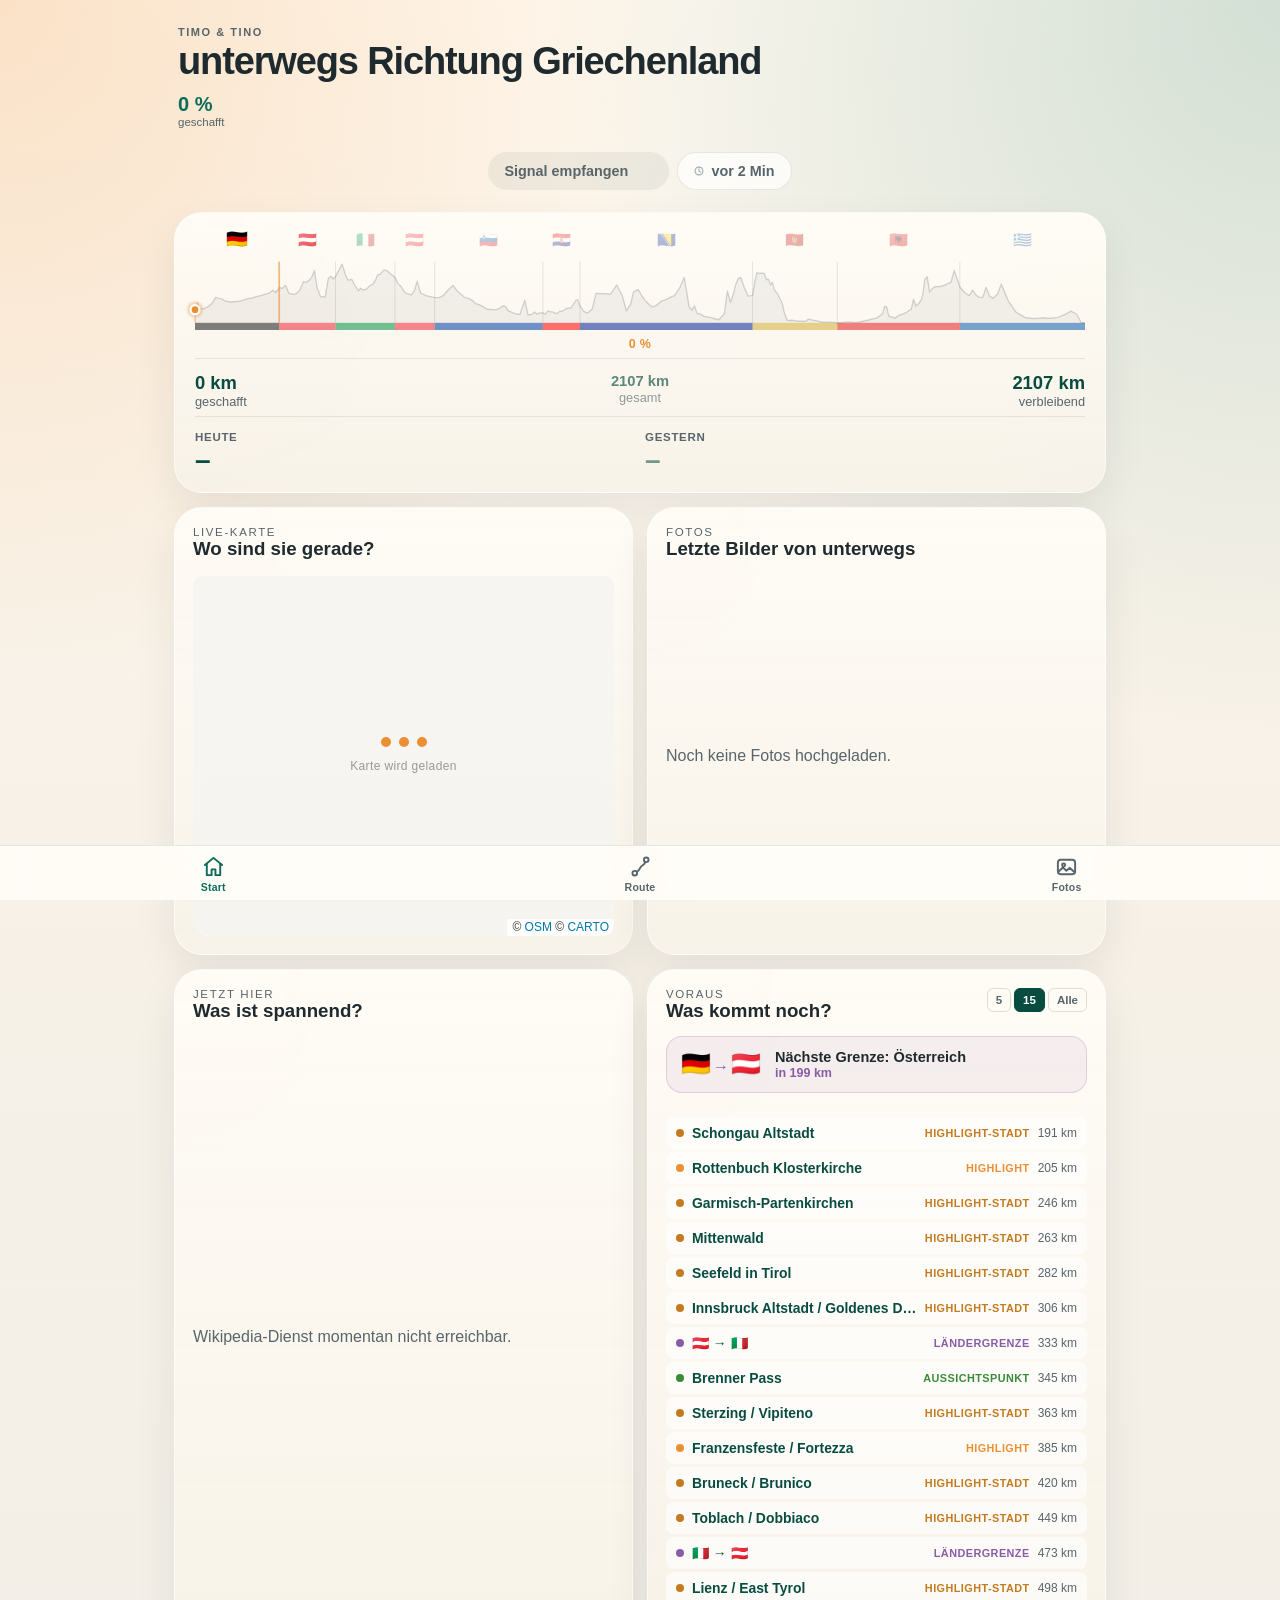
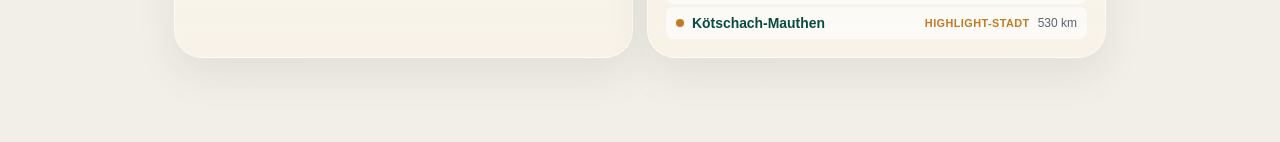
==== backup/index.html @ 6424d401 "feat: Live-Ansicht wird die Startseite, klassische App nach /backup - index.html ist jetzt die Live-" ====
<!doctype html>
<html lang="de">
  <head>
    <meta charset="UTF-8" />
    <meta
      name="viewport"
      content="width=device-width, initial-scale=1.0, viewport-fit=cover"
    />
    <meta
      name="description"
      content="Timo & Tino on Tour - eine mobile-first Reise-App für Familie und Freunde."
    />
    <title>Timo & Tino on Tour</title>
    <meta name="theme-color" content="#0c6b58" />
    <link rel="manifest" href="../manifest.json" />
    <link rel="apple-touch-icon" href="../src/assets/apple-touch-icon.png" />
    <link rel="icon" type="image/svg+xml" href="../src/assets/icon.svg" />
    <meta name="apple-mobile-web-app-capable" content="yes" />
    <meta name="apple-mobile-web-app-status-bar-style" content="default" />
    <meta name="apple-mobile-web-app-title" content="T&T Tour" />
    <link rel="stylesheet" href="../src/vendor/leaflet/leaflet.css" />
    <script src="../src/vendor/leaflet/leaflet.js" defer></script>
    <link rel="stylesheet" href="../src/styles/app.css?v=20260427f" />
  </head>
  <body>
    <div id="app">
      <div class="app-shell">
        <section class="route-loading-card">
          <p class="section-intro__eyebrow">Startet</p>
          <h2>Timo & Tino on Tour wird geladen.</h2>
          <p class="muted-text">Wenn dieser Text stehen bleibt, ist beim JavaScript-Start etwas schiefgelaufen.</p>
        </section>
      </div>
    </div>
    <script type="module">
      const root = document.querySelector("#app");

      const renderStartupError = (message) => {
        if (!root) {
          return;
        }

        root.innerHTML = `
          <div class="app-shell">
            <section class="route-loading-card">
              <p class="section-intro__eyebrow">Startfehler</p>
              <h2>Die Web-App konnte nicht geladen werden.</h2>
              <p class="muted-text">${message}</p>
            </section>
          </div>
        `;
      };

      // Nur waehrend des Starts aktiv: sobald die App laeuft ("app-ready"),
      // darf ein spaeterer unbehandelter Fehler die UI nicht mehr ersetzen.
      const onStartupError = (event) => {
        renderStartupError(event?.error?.message || event.message || "Unbekannter Browserfehler");
      };

      const onStartupRejection = (event) => {
        const reason = event.reason;
        renderStartupError(reason?.message || String(reason) || "Unbekannter Promise-Fehler");
      };

      window.addEventListener("error", onStartupError);
      window.addEventListener("unhandledrejection", onStartupRejection);
      window.addEventListener(
        "app-ready",
        () => {
          window.removeEventListener("error", onStartupError);
          window.removeEventListener("unhandledrejection", onStartupRejection);
        },
        { once: true },
      );

      import("../src/main.js?v=20260713a").catch((error) => {
        renderStartupError(error?.message || "Modul-Import fehlgeschlagen");
        console.error(error);
      });
    </script>
  </body>
</html>
---- src/vendor/leaflet/leaflet.css ----
/* required styles */

.leaflet-pane,
.leaflet-tile,
.leaflet-marker-icon,
.leaflet-marker-shadow,
.leaflet-tile-container,
.leaflet-pane > svg,
.leaflet-pane > canvas,
.leaflet-zoom-box,
.leaflet-image-layer,
.leaflet-layer {
	position: absolute;
	left: 0;
	top: 0;
	}
.leaflet-container {
	overflow: hidden;
	}
.leaflet-tile,
.leaflet-marker-icon,
.leaflet-marker-shadow {
	-webkit-user-select: none;
	   -moz-user-select: none;
	        user-select: none;
	  -webkit-user-drag: none;
	}
/* Prevents IE11 from highlighting tiles in blue */
.leaflet-tile::selection {
	background: transparent;
}
/* Safari renders non-retina tile on retina better with this, but Chrome is worse */
.leaflet-safari .leaflet-tile {
	image-rendering: -webkit-optimize-contrast;
	}
/* hack that prevents hw layers "stretching" when loading new tiles */
.leaflet-safari .leaflet-tile-container {
	width: 1600px;
	height: 1600px;
	-webkit-transform-origin: 0 0;
	}
.leaflet-marker-icon,
.leaflet-marker-shadow {
	display: block;
	}
/* .leaflet-container svg: reset svg max-width decleration shipped in Joomla! (joomla.org) 3.x */
/* .leaflet-container img: map is broken in FF if you have max-width: 100% on tiles */
.leaflet-container .leaflet-overlay-pane svg {
	max-width: none !important;
	max-height: none !important;
	}
.leaflet-container .leaflet-marker-pane img,
.leaflet-container .leaflet-shadow-pane img,
.leaflet-container .leaflet-tile-pane img,
.leaflet-container img.leaflet-image-layer,
.leaflet-container .leaflet-tile {
	max-width: none !important;
	max-height: none !important;
	width: auto;
	padding: 0;
	}

.leaflet-container img.leaflet-tile {
	/* See: https://bugs.chromium.org/p/chromium/issues/detail?id=600120 */
	mix-blend-mode: plus-lighter;
}

.leaflet-container.leaflet-touch-zoom {
	-ms-touch-action: pan-x pan-y;
	touch-action: pan-x pan-y;
	}
.leaflet-container.leaflet-touch-drag {
	-ms-touch-action: pinch-zoom;
	/* Fallback for FF which doesn't support pinch-zoom */
	touch-action: none;
	touch-action: pinch-zoom;
}
.leaflet-container.leaflet-touch-drag.leaflet-touch-zoom {
	-ms-touch-action: none;
	touch-action: none;
}
.leaflet-container {
	-webkit-tap-highlight-color: transparent;
}
.leaflet-container a {
	-webkit-tap-highlight-color: rgba(51, 181, 229, 0.4);
}
.leaflet-tile {
	filter: inherit;
	visibility: hidden;
	}
.leaflet-tile-loaded {
	visibility: inherit;
	}
.leaflet-zoom-box {
	width: 0;
	height: 0;
	-moz-box-sizing: border-box;
	     box-sizing: border-box;
	z-index: 800;
	}
/* workaround for https://bugzilla.mozilla.org/show_bug.cgi?id=888319 */
.leaflet-overlay-pane svg {
	-moz-user-select: none;
	}

.leaflet-pane         { z-index: 400; }

.leaflet-tile-pane    { z-index: 200; }
.leaflet-overlay-pane { z-index: 400; }
.leaflet-shadow-pane  { z-index: 500; }
.leaflet-marker-pane  { z-index: 600; }
.leaflet-tooltip-pane   { z-index: 650; }
.leaflet-popup-pane   { z-index: 700; }

.leaflet-map-pane canvas { z-index: 100; }
.leaflet-map-pane svg    { z-index: 200; }

.leaflet-vml-shape {
	width: 1px;
	height: 1px;
	}
.lvml {
	behavior: url(#default#VML);
	display: inline-block;
	position: absolute;
	}


/* control positioning */

.leaflet-control {
	position: relative;
	z-index: 800;
	pointer-events: visiblePainted; /* IE 9-10 doesn't have auto */
	pointer-events: auto;
	}
.leaflet-top,
.leaflet-bottom {
	position: absolute;
	z-index: 1000;
	pointer-events: none;
	}
.leaflet-top {
	top: 0;
	}
.leaflet-right {
	right: 0;
	}
.leaflet-bottom {
	bottom: 0;
	}
.leaflet-left {
	left: 0;
	}
.leaflet-control {
	float: left;
	clear: both;
	}
.leaflet-right .leaflet-control {
	float: right;
	}
.leaflet-top .leaflet-control {
	margin-top: 10px;
	}
.leaflet-bottom .leaflet-control {
	margin-bottom: 10px;
	}
.leaflet-left .leaflet-control {
	margin-left: 10px;
	}
.leaflet-right .leaflet-control {
	margin-right: 10px;
	}


/* zoom and fade animations */

.leaflet-fade-anim .leaflet-popup {
	opacity: 0;
	-webkit-transition: opacity 0.2s linear;
	   -moz-transition: opacity 0.2s linear;
	        transition: opacity 0.2s linear;
	}
.leaflet-fade-anim .leaflet-map-pane .leaflet-popup {
	opacity: 1;
	}
.leaflet-zoom-animated {
	-webkit-transform-origin: 0 0;
	    -ms-transform-origin: 0 0;
	        transform-origin: 0 0;
	}
svg.leaflet-zoom-animated {
	will-change: transform;
}

.leaflet-zoom-anim .leaflet-zoom-animated {
	-webkit-transition: -webkit-transform 0.25s cubic-bezier(0,0,0.25,1);
	   -moz-transition:    -moz-transform 0.25s cubic-bezier(0,0,0.25,1);
	        transition:         transform 0.25s cubic-bezier(0,0,0.25,1);
	}
.leaflet-zoom-anim .leaflet-tile,
.leaflet-pan-anim .leaflet-tile {
	-webkit-transition: none;
	   -moz-transition: none;
	        transition: none;
	}

.leaflet-zoom-anim .leaflet-zoom-hide {
	visibility: hidden;
	}


/* cursors */

.leaflet-interactive {
	cursor: pointer;
	}
.leaflet-grab {
	cursor: -webkit-grab;
	cursor:    -moz-grab;
	cursor:         grab;
	}
.leaflet-crosshair,
.leaflet-crosshair .leaflet-interactive {
	cursor: crosshair;
	}
.leaflet-popup-pane,
.leaflet-control {
	cursor: auto;
	}
.leaflet-dragging .leaflet-grab,
.leaflet-dragging .leaflet-grab .leaflet-interactive,
.leaflet-dragging .leaflet-marker-draggable {
	cursor: move;
	cursor: -webkit-grabbing;
	cursor:    -moz-grabbing;
	cursor:         grabbing;
	}

/* marker & overlays interactivity */
.leaflet-marker-icon,
.leaflet-marker-shadow,
.leaflet-image-layer,
.leaflet-pane > svg path,
.leaflet-tile-container {
	pointer-events: none;
	}

.leaflet-marker-icon.leaflet-interactive,
.leaflet-image-layer.leaflet-interactive,
.leaflet-pane > svg path.leaflet-interactive,
svg.leaflet-image-layer.leaflet-interactive path {
	pointer-events: visiblePainted; /* IE 9-10 doesn't have auto */
	pointer-events: auto;
	}

/* visual tweaks */

.leaflet-container {
	background: #ddd;
	outline-offset: 1px;
	}
.leaflet-container a {
	color: #0078A8;
	}
.leaflet-zoom-box {
	border: 2px dotted #38f;
	background: rgba(255,255,255,0.5);
	}


/* general typography */
.leaflet-container {
	font-family: "Helvetica Neue", Arial, Helvetica, sans-serif;
	font-size: 12px;
	font-size: 0.75rem;
	line-height: 1.5;
	}


/* general toolbar styles */

.leaflet-bar {
	box-shadow: 0 1px 5px rgba(0,0,0,0.65);
	border-radius: 4px;
	}
.leaflet-bar a {
	background-color: #fff;
	border-bottom: 1px solid #ccc;
	width: 26px;
	height: 26px;
	line-height: 26px;
	display: block;
	text-align: center;
	text-decoration: none;
	color: black;
	}
.leaflet-bar a,
.leaflet-control-layers-toggle {
	background-position: 50% 50%;
	background-repeat: no-repeat;
	display: block;
	}
.leaflet-bar a:hover,
.leaflet-bar a:focus {
	background-color: #f4f4f4;
	}
.leaflet-bar a:first-child {
	border-top-left-radius: 4px;
	border-top-right-radius: 4px;
	}
.leaflet-bar a:last-child {
	border-bottom-left-radius: 4px;
	border-bottom-right-radius: 4px;
	border-bottom: none;
	}
.leaflet-bar a.leaflet-disabled {
	cursor: default;
	background-color: #f4f4f4;
	color: #bbb;
	}

.leaflet-touch .leaflet-bar a {
	width: 30px;
	height: 30px;
	line-height: 30px;
	}
.leaflet-touch .leaflet-bar a:first-child {
	border-top-left-radius: 2px;
	border-top-right-radius: 2px;
	}
.leaflet-touch .leaflet-bar a:last-child {
	border-bottom-left-radius: 2px;
	border-bottom-right-radius: 2px;
	}

/* zoom control */

.leaflet-control-zoom-in,
.leaflet-control-zoom-out {
	font: bold 18px 'Lucida Console', Monaco, monospace;
	text-indent: 1px;
	}

.leaflet-touch .leaflet-control-zoom-in, .leaflet-touch .leaflet-control-zoom-out  {
	font-size: 22px;
	}


/* layers control */

.leaflet-control-layers {
	box-shadow: 0 1px 5px rgba(0,0,0,0.4);
	background: #fff;
	border-radius: 5px;
	}
.leaflet-control-layers-toggle {
	background-image: url(images/layers.png);
	width: 36px;
	height: 36px;
	}
.leaflet-retina .leaflet-control-layers-toggle {
	background-image: url(images/layers-2x.png);
	background-size: 26px 26px;
	}
.leaflet-touch .leaflet-control-layers-toggle {
	width: 44px;
	height: 44px;
	}
.leaflet-control-layers .leaflet-control-layers-list,
.leaflet-control-layers-expanded .leaflet-control-layers-toggle {
	display: none;
	}
.leaflet-control-layers-expanded .leaflet-control-layers-list {
	display: block;
	position: relative;
	}
.leaflet-control-layers-expanded {
	padding: 6px 10px 6px 6px;
	color: #333;
	background: #fff;
	}
.leaflet-control-layers-scrollbar {
	overflow-y: scroll;
	overflow-x: hidden;
	padding-right: 5px;
	}
.leaflet-control-layers-selector {
	margin-top: 2px;
	position: relative;
	top: 1px;
	}
.leaflet-control-layers label {
	display: block;
	font-size: 13px;
	font-size: 1.08333em;
	}
.leaflet-control-layers-separator {
	height: 0;
	border-top: 1px solid #ddd;
	margin: 5px -10px 5px -6px;
	}

/* Default icon URLs */
.leaflet-default-icon-path { /* used only in path-guessing heuristic, see L.Icon.Default */
	background-image: url(images/marker-icon.png);
	}


/* attribution and scale controls */

.leaflet-container .leaflet-control-attribution {
	background: #fff;
	background: rgba(255, 255, 255, 0.8);
	margin: 0;
	}
.leaflet-control-attribution,
.leaflet-control-scale-line {
	padding: 0 5px;
	color: #333;
	line-height: 1.4;
	}
.leaflet-control-attribution a {
	text-decoration: none;
	}
.leaflet-control-attribution a:hover,
.leaflet-control-attribution a:focus {
	text-decoration: underline;
	}
.leaflet-attribution-flag {
	display: inline !important;
	vertical-align: baseline !important;
	width: 1em;
	height: 0.6669em;
	}
.leaflet-left .leaflet-control-scale {
	margin-left: 5px;
	}
.leaflet-bottom .leaflet-control-scale {
	margin-bottom: 5px;
	}
.leaflet-control-scale-line {
	border: 2px solid #777;
	border-top: none;
	line-height: 1.1;
	padding: 2px 5px 1px;
	white-space: nowrap;
	-moz-box-sizing: border-box;
	     box-sizing: border-box;
	background: rgba(255, 255, 255, 0.8);
	text-shadow: 1px 1px #fff;
	}
.leaflet-control-scale-line:not(:first-child) {
	border-top: 2px solid #777;
	border-bottom: none;
	margin-top: -2px;
	}
.leaflet-control-scale-line:not(:first-child):not(:last-child) {
	border-bottom: 2px solid #777;
	}

.leaflet-touch .leaflet-control-attribution,
.leaflet-touch .leaflet-control-layers,
.leaflet-touch .leaflet-bar {
	box-shadow: none;
	}
.leaflet-touch .leaflet-control-layers,
.leaflet-touch .leaflet-bar {
	border: 2px solid rgba(0,0,0,0.2);
	background-clip: padding-box;
	}


/* popup */

.leaflet-popup {
	position: absolute;
	text-align: center;
	margin-bottom: 20px;
	}
.leaflet-popup-content-wrapper {
	padding: 1px;
	text-align: left;
	border-radius: 12px;
	}
.leaflet-popup-content {
	margin: 13px 24px 13px 20px;
	line-height: 1.3;
	font-size: 13px;
	font-size: 1.08333em;
	min-height: 1px;
	}
.leaflet-popup-content p {
	margin: 17px 0;
	margin: 1.3em 0;
	}
.leaflet-popup-tip-container {
	width: 40px;
	height: 20px;
	position: absolute;
	left: 50%;
	margin-top: -1px;
	margin-left: -20px;
	overflow: hidden;
	pointer-events: none;
	}
.leaflet-popup-tip {
	width: 17px;
	height: 17px;
	padding: 1px;

	margin: -10px auto 0;
	pointer-events: auto;

	-webkit-transform: rotate(45deg);
	   -moz-transform: rotate(45deg);
	    -ms-transform: rotate(45deg);
	        transform: rotate(45deg);
	}
.leaflet-popup-content-wrapper,
.leaflet-popup-tip {
	background: white;
	color: #333;
	box-shadow: 0 3px 14px rgba(0,0,0,0.4);
	}
.leaflet-container a.leaflet-popup-close-button {
	position: absolute;
	top: 0;
	right: 0;
	border: none;
	text-align: center;
	width: 24px;
	height: 24px;
	font: 16px/24px Tahoma, Verdana, sans-serif;
	color: #757575;
	text-decoration: none;
	background: transparent;
	}
.leaflet-container a.leaflet-popup-close-button:hover,
.leaflet-container a.leaflet-popup-close-button:focus {
	color: #585858;
	}
.leaflet-popup-scrolled {
	overflow: auto;
	}

.leaflet-oldie .leaflet-popup-content-wrapper {
	-ms-zoom: 1;
	}
.leaflet-oldie .leaflet-popup-tip {
	width: 24px;
	margin: 0 auto;

	-ms-filter: "progid:DXImageTransform.Microsoft.Matrix(M11=0.70710678, M12=0.70710678, M21=-0.70710678, M22=0.70710678)";
	filter: progid:DXImageTransform.Microsoft.Matrix(M11=0.70710678, M12=0.70710678, M21=-0.70710678, M22=0.70710678);
	}

.leaflet-oldie .leaflet-control-zoom,
.leaflet-oldie .leaflet-control-layers,
.leaflet-oldie .leaflet-popup-content-wrapper,
.leaflet-oldie .leaflet-popup-tip {
	border: 1px solid #999;
	}


/* div icon */

.leaflet-div-icon {
	background: #fff;
	border: 1px solid #666;
	}


/* Tooltip */
/* Base styles for the element that has a tooltip */
.leaflet-tooltip {
	position: absolute;
	padding: 6px;
	background-color: #fff;
	border: 1px solid #fff;
	border-radius: 3px;
	color: #222;
	white-space: nowrap;
	-webkit-user-select: none;
	-moz-user-select: none;
	-ms-user-select: none;
	user-select: none;
	pointer-events: none;
	box-shadow: 0 1px 3px rgba(0,0,0,0.4);
	}
.leaflet-tooltip.leaflet-interactive {
	cursor: pointer;
	pointer-events: auto;
	}
.leaflet-tooltip-top:before,
.leaflet-tooltip-bottom:before,
.leaflet-tooltip-left:before,
.leaflet-tooltip-right:before {
	position: absolute;
	pointer-events: none;
	border: 6px solid transparent;
	background: transparent;
	content: "";
	}

/* Directions */

.leaflet-tooltip-bottom {
	margin-top: 6px;
}
.leaflet-tooltip-top {
	margin-top: -6px;
}
.leaflet-tooltip-bottom:before,
.leaflet-tooltip-top:before {
	left: 50%;
	margin-left: -6px;
	}
.leaflet-tooltip-top:before {
	bottom: 0;
	margin-bottom: -12px;
	border-top-color: #fff;
	}
.leaflet-tooltip-bottom:before {
	top: 0;
	margin-top: -12px;
	margin-left: -6px;
	border-bottom-color: #fff;
	}
.leaflet-tooltip-left {
	margin-left: -6px;
}
.leaflet-tooltip-right {
	margin-left: 6px;
}
.leaflet-tooltip-left:before,
.leaflet-tooltip-right:before {
	top: 50%;
	margin-top: -6px;
	}
.leaflet-tooltip-left:before {
	right: 0;
	margin-right: -12px;
	border-left-color: #fff;
	}
.leaflet-tooltip-right:before {
	left: 0;
	margin-left: -12px;
	border-right-color: #fff;
	}

/* Printing */

@media print {
	/* Prevent printers from removing background-images of controls. */
	.leaflet-control {
		-webkit-print-color-adjust: exact;
		print-color-adjust: exact;
		}
	}
---- src/styles/app.css ----
:root {
  --bg: #f7f1e7;
  --bg-soft: #fcf8f2;
  --surface: rgba(255, 250, 244, 0.92);
  --surface-strong: #fffdf8;
  --text: #1f2a2f;
  --muted: #58656b;
  --line: rgba(31, 42, 47, 0.1);
  --primary: #0c6b58;
  --primary-deep: #084c40;
  --accent: #eb8f34;
  --accent-soft: #ffe0bb;
  --success: #d9efe5;
  --fun: #ffe8d5;
  --shadow: 0 18px 40px rgba(29, 35, 38, 0.08);
  --radius-lg: 28px;
  --radius-md: 22px;
  --radius-sm: 16px;
  --page-width: 980px;
  --font-heading: "Avenir Next", "Trebuchet MS", sans-serif;
  --font-body: "Segoe UI", "Helvetica Neue", sans-serif;
}

* {
  box-sizing: border-box;
}

html {
  scroll-behavior: smooth;
}

body {
  margin: 0;
  min-height: 100vh;
  max-width: 100vw;
  overflow-x: hidden;
  font-family: var(--font-body);
  color: var(--text);
  background:
    radial-gradient(circle at top left, rgba(235, 143, 52, 0.22), transparent 32%),
    radial-gradient(circle at top right, rgba(12, 107, 88, 0.18), transparent 34%),
    linear-gradient(180deg, #fff9f0 0%, var(--bg) 48%, #f2efe8 100%);
}

a {
  color: inherit;
  text-decoration: none;
}

p,
h1,
h2,
h3,
h4 {
  margin: 0;
}

img {
  display: block;
  max-width: 100%;
}

.app-shell {
  width: min(100%, var(--page-width));
  margin: 0 auto;
  padding: 20px 16px 48px;
}

.section-intro h2,
.hero-card h2 {
  font-family: var(--font-heading);
  letter-spacing: -0.03em;
}

.section-intro__eyebrow,
.hero-card__eyebrow,
.award-card__eyebrow,
.bottom-nav__eyebrow {
  text-transform: uppercase;
  letter-spacing: 0.14em;
  font-size: 0.72rem;
  color: var(--muted);
}

.app-main,
.page-stack {
  display: grid;
  gap: 18px;
}

.hero-card,
.info-card,
.module-tile,
.map-card,
.route-hero-card,
.route-visual-card,
.route-loading-card,
.timeline-card,
.feed-card,
.stat-card,
.gallery-card,
.profile-card,
.status-panel,
.list-card,
.story-card,
.award-card,
.list-inline-card {
  background: var(--surface);
  backdrop-filter: blur(14px);
  border-radius: var(--radius-lg);
  border: 1px solid rgba(255, 255, 255, 0.55);
  box-shadow: var(--shadow);
}

.hero-card {
  padding: 24px;
  background:
    linear-gradient(135deg, rgba(12, 107, 88, 0.95), rgba(8, 76, 64, 0.94)),
    linear-gradient(180deg, rgba(255, 255, 255, 0.08), transparent);
  color: #f5fbf8;
}

.route-loading-card {
  padding: 24px;
}

.route-hero-card {
  display: grid;
  gap: 18px;
  padding: 22px;
  background:
    linear-gradient(180deg, rgba(255, 253, 248, 0.98), rgba(247, 242, 232, 0.92)),
    radial-gradient(circle at top left, rgba(235, 143, 52, 0.18), transparent 30%);
}

.route-hero-card__copy {
  display: grid;
  gap: 16px;
}

.route-hero-card__lead {
  line-height: 1.6;
  color: var(--muted);
}

.route-hero-card__metrics {
  display: grid;
  gap: 12px;
}

.route-hero-card__metrics article {
  padding: 14px 16px;
  border-radius: var(--radius-sm);
  background: rgba(255, 255, 255, 0.72);
  border: 1px solid rgba(12, 107, 88, 0.08);
}

.route-hero-card__metrics span,
.route-progress-block__label span,
.route-milestone__label {
  display: block;
  font-size: 0.84rem;
  color: var(--muted);
}

.route-hero-card__metrics strong,
.route-progress-block__label strong {
  display: block;
  margin-top: 4px;
  font-size: 1.35rem;
  color: var(--primary-deep);
}

.route-progress-block {
  display: grid;
  gap: 10px;
}

.route-progress-block__label {
  display: flex;
  align-items: baseline;
  justify-content: space-between;
  gap: 12px;
}

.route-progress__bar {
  width: 100%;
  height: 16px;
  border-radius: 999px;
  overflow: hidden;
  background: rgba(12, 107, 88, 0.12);
}

.route-progress__bar span {
  display: block;
  height: 100%;
  border-radius: inherit;
  background: linear-gradient(90deg, var(--accent), var(--primary));
}

.route-visual-stack {
  display: grid;
  gap: 14px;
}

.route-visual-card {
  padding: 18px;
  background: rgba(255, 255, 255, 0.78);
}

.route-visual-card__header,
.route-visual-card__footer {
  display: grid;
  gap: 8px;
}

.route-visual-card__header {
  margin-bottom: 14px;
}

.route-map-svg,
.route-profile-svg {
  width: 100%;
  height: auto;
  display: block;
  border-radius: 22px;
}

.route-map-svg__bg {
  fill: rgba(12, 107, 88, 0.06);
}

.route-map-svg__tile {
  opacity: 0.95;
}

.route-map-svg__veil {
  fill: rgba(255, 250, 243, 0.22);
}

.route-map-svg__line {
  fill: none;
  stroke: url(#routeLineGradient);
  stroke-width: 9;
  stroke-linecap: round;
  stroke-linejoin: round;
}

.route-map-svg__current {
  filter: drop-shadow(0 0 4px rgba(12, 107, 88, 0.5));
}

.route-map-svg__live-ring {
  animation: live-pulse 2s ease-in-out infinite;
}

@keyframes live-pulse {
  0%, 100% { opacity: 0.18; r: 16; }
  50%       { opacity: 0.08; r: 22; }
}

.route-map-svg__flag {
  font-family: "Apple Color Emoji", "Segoe UI Emoji", sans-serif;
  pointer-events: none;
  user-select: none;
}

.route-map-svg__climb-label {
  font-family: var(--font-body);
  pointer-events: none;
}

.route-map-svg__poi {
  stroke: rgba(255, 255, 255, 0.95);
  stroke-width: 3;
}

.route-map-svg__poi--top {
  fill: #d94c2d;
}

.route-map-svg__poi--strong {
  fill: #eb8f34;
}

.route-map-svg__poi--context {
  fill: #3c8f7c;
}

.route-profile-svg__bg {
  fill: rgba(235, 143, 52, 0.08);
}

.route-profile-svg__line {
  fill: none;
  stroke: var(--primary);
  stroke-width: 6;
  stroke-linecap: round;
  stroke-linejoin: round;
}

.route-visual-card__footer {
  margin-top: 14px;
}

.route-visual-card__attribution,
.dashboard-focus-card__attribution {
  font-size: 0.76rem;
  color: var(--muted);
}

.route-milestones {
  display: grid;
  gap: 12px;
  margin-top: 14px;
}

.route-milestone {
  display: grid;
  grid-template-columns: 18px 1fr;
  gap: 12px;
  padding: 10px 0;
  border-bottom: 1px solid var(--line);
}

.route-milestone:last-child {
  border-bottom: 0;
  padding-bottom: 0;
}

.route-milestone__dot {
  width: 18px;
  height: 18px;
  margin-top: 4px;
  border-radius: 999px;
  background: rgba(31, 42, 47, 0.14);
}

.route-milestone.is-reached .route-milestone__dot {
  background: linear-gradient(180deg, var(--accent), var(--primary));
}

.poi-filter-card,
.poi-card {
  background: var(--surface);
  backdrop-filter: blur(14px);
  border-radius: var(--radius-lg);
  border: 1px solid rgba(255, 255, 255, 0.55);
  box-shadow: var(--shadow);
}

.poi-filter-card {
  padding: 18px;
  display: grid;
  gap: 16px;
}

.poi-filter-card__heading {
  display: grid;
  gap: 8px;
}

.poi-filter-grid,
.poi-list {
  display: grid;
  gap: 14px;
}

.poi-filter-field {
  display: grid;
  gap: 8px;
  font-weight: 700;
}

.poi-filter-field span,
.poi-filter-toggle span,
.poi-card__eyebrow,
.poi-card__meta {
  color: var(--muted);
}

.poi-filter-field select {
  min-height: 48px;
  border-radius: 14px;
  border: 1px solid var(--line);
  padding: 0 12px;
  background: rgba(255, 255, 255, 0.92);
  color: var(--text);
  font: inherit;
}

.poi-filter-toggle {
  display: flex;
  gap: 10px;
  align-items: center;
}

.poi-card {
  padding: 18px;
  display: grid;
  gap: 10px;
}

.poi-card__header {
  display: flex;
  justify-content: space-between;
  gap: 12px;
}

.poi-card__header-meta,
.poi-inline-header {
  display: flex;
  align-items: flex-start;
  justify-content: space-between;
  gap: 10px;
}

.poi-card__header-meta {
  flex-direction: column;
  align-items: flex-end;
}

.poi-card__score {
  display: inline-flex;
  align-items: center;
  justify-content: center;
  min-width: 64px;
  height: 38px;
  padding: 0 10px;
  border-radius: 999px;
  background: var(--accent-soft);
  color: #8b4f10;
  font-weight: 800;
}

.poi-breadcrumb {
  display: inline-flex;
  flex-wrap: wrap;
  justify-content: flex-end;
  gap: 6px;
}

.poi-breadcrumb span {
  display: inline-flex;
  align-items: center;
  min-height: 28px;
  padding: 0 10px;
  border-radius: 999px;
  font-size: 0.76rem;
  font-weight: 800;
  letter-spacing: 0.01em;
}

.poi-breadcrumb--highlight span:first-child,
.poi-breadcrumb--highlight span:last-child {
  background: rgba(217, 76, 45, 0.12);
  color: #a33b24;
}

.poi-breadcrumb--culture span:first-child,
.poi-breadcrumb--culture span:last-child {
  background: rgba(94, 74, 163, 0.12);
  color: #5c4aa3;
}

.poi-breadcrumb--nature span:first-child,
.poi-breadcrumb--nature span:last-child {
  background: rgba(12, 107, 88, 0.14);
  color: #0c6b58;
}

.poi-breadcrumb--local span:first-child,
.poi-breadcrumb--local span:last-child {
  background: rgba(235, 143, 52, 0.14);
  color: #8b4f10;
}

.poi-breadcrumb--route span:first-child,
.poi-breadcrumb--route span:last-child {
  background: rgba(31, 42, 47, 0.12);
  color: #425056;
}

.poi-breadcrumb--stage span:first-child,
.poi-breadcrumb--stage span:last-child {
  background: rgba(47, 126, 203, 0.12);
  color: #2f7ecb;
}

.poi-breadcrumb--border span:first-child,
.poi-breadcrumb--border span:last-child {
  background: rgba(191, 50, 109, 0.12);
  color: #bf326d;
}

.poi-breadcrumb--supply span:first-child,
.poi-breadcrumb--supply span:last-child {
  background: rgba(148, 94, 43, 0.12);
  color: #945e2b;
}

.poi-card__description,
.poi-card__impact {
  line-height: 1.55;
  color: var(--muted);
}

.poi-next-card,
.poi-journey-card {
  padding: 16px;
  border-radius: var(--radius-md);
  background: rgba(255, 255, 255, 0.78);
  border: 1px solid rgba(12, 107, 88, 0.08);
}

.poi-next-card {
  background:
    linear-gradient(135deg, rgba(235, 143, 52, 0.16), rgba(12, 107, 88, 0.09)),
    rgba(255, 255, 255, 0.84);
}

.poi-audience-card {
  padding: 20px;
  display: grid;
  gap: 16px;
  background:
    linear-gradient(180deg, rgba(255, 252, 246, 0.98), rgba(247, 242, 232, 0.94)),
    radial-gradient(circle at top left, rgba(235, 143, 52, 0.18), transparent 34%);
  backdrop-filter: blur(14px);
  border-radius: var(--radius-lg);
  border: 1px solid rgba(255, 255, 255, 0.55);
  box-shadow: var(--shadow);
}

.poi-audience-card__hero {
  display: flex;
  justify-content: space-between;
  gap: 12px;
}

.poi-journey-stack,
.poi-journey-list {
  display: grid;
  gap: 12px;
}

.poi-journey-grid,
.poi-audience-grid,
.poi-audience-list {
  display: grid;
  gap: 14px;
}

.poi-journey-section,
.poi-audience-section {
  display: grid;
  gap: 10px;
}

.poi-audience-item {
  padding: 14px 16px;
  border-radius: var(--radius-md);
  background: rgba(255, 255, 255, 0.78);
  border: 1px solid rgba(12, 107, 88, 0.08);
}

.dashboard-page,
.dashboard-focus-card__header,
.dashboard-focus-card__section,
.dashboard-focus-card__lead,
.dashboard-poi-list,
.dashboard-focus-card__metrics,
.dashboard-focus-card__progress {
  display: grid;
  gap: 10px;
}

.dashboard-page {
  gap: 22px;
}

.dashboard-status-bar {
  display: flex;
  flex-wrap: wrap;
  justify-content: center;
  gap: 8px;
}

.status-chip {
  display: inline-flex;
  align-items: center;
  gap: 7px;
  padding: 10px 16px;
  border-radius: 999px;
  font-size: 0.9rem;
  font-weight: 700;
  white-space: nowrap;
}

.status-chip--moving {
  background: var(--success);
  color: var(--primary-deep);
}

.status-chip--still {
  background: rgba(31, 42, 47, 0.08);
  color: var(--muted);
}

.status-chip--unknown {
  background: rgba(31, 42, 47, 0.06);
  color: var(--muted);
  font-weight: 600;
}

.status-chip__ellipsis {
  display: inline-flex;
  gap: 2px;
  margin-left: 2px;
}

.status-chip__ellipsis span {
  color: var(--accent);
  font-weight: 900;
  animation: chip-dot 1.4s ease-in-out infinite;
  opacity: 0;
}

.status-chip__ellipsis span:nth-child(2) { animation-delay: 0.22s; }
.status-chip__ellipsis span:nth-child(3) { animation-delay: 0.44s; }

@keyframes chip-dot {
  0%, 60%, 100% { opacity: 0; }
  30%            { opacity: 1; }
}

.status-chip--searching {
  background: rgba(31, 42, 47, 0.06);
  color: var(--muted);
  font-weight: 600;
}

.status-chip--searching .status-chip__dot {
  background: var(--muted);
  animation: dot-searching 1.6s ease-in-out infinite;
}

@keyframes dot-searching {
  0%, 100% { opacity: 0.2; transform: scale(0.75); }
  50%       { opacity: 1;   transform: scale(1.1);  }
}

.status-chip--meta {
  background: rgba(255, 255, 255, 0.72);
  border: 1px solid var(--line);
  color: var(--muted);
  font-weight: 600;
}

.status-chip--location {
  background: rgba(255, 255, 255, 0.92);
  border: 1px solid var(--line);
  color: var(--text);
  gap: 8px;
}

.status-chip__pin {
  width: 10px;
  height: 14px;
  flex-shrink: 0;
  opacity: 0.55;
}

.status-chip__dot {
  width: 9px;
  height: 9px;
  border-radius: 50%;
  background: currentColor;
  flex-shrink: 0;
}

.status-chip--moving .status-chip__dot {
  animation: dot-pulse 2s ease-in-out infinite;
}

@keyframes dot-pulse {
  0%, 100% { opacity: 1; }
  50% { opacity: 0.3; }
}


.dashboard-main-grid,
.dashboard-sandbox-grid {
  display: grid;
  gap: 14px;
  /* minmax(0,…) + min-width:0: Kacheln duerfen nie breiter als der Viewport
     werden, egal wie lang ein POI-Name oder Chip-Text ist */
  grid-template-columns: minmax(0, 1fr);
}

.dashboard-main-grid > *,
.dashboard-sandbox-grid > *,
.dashboard-focus-card > * {
  min-width: 0;
}

.forward-item__name,
.poi-compact-row__name {
  min-width: 0;
}

/* Journey Timeline Card */

.journey-timeline-card {
  grid-column: 1 / -1;
  padding: 16px 20px 18px;
  background:
    linear-gradient(180deg, rgba(255, 252, 246, 0.98), rgba(247, 242, 232, 0.94)),
    radial-gradient(circle at top left, rgba(235, 143, 52, 0.12), transparent 40%);
  border-radius: var(--radius-lg);
  border: 1px solid rgba(255, 255, 255, 0.55);
  box-shadow: var(--shadow);
}

.jt-progress-pct {
  text-align: center;
  font-size: 0.78rem;
  font-weight: 700;
  color: var(--accent);
  letter-spacing: 0.03em;
}

.jt-dist-labels {
  padding-top: 14px;
  border-top: 1px solid rgba(31, 42, 47, 0.09);
}

.jt-dist-labels > div:last-child {
  text-align: right;
}

.jt-track {
  display: flex;
  flex-direction: column;
  gap: 7px;
}

.jt-flags {
  position: relative;
  height: 22px;
}

.jt-flag-slot {
  position: absolute;
  top: 0;
  height: 100%;
  display: flex;
  align-items: center;
  justify-content: center;
  font-size: 0.95rem;
  overflow: hidden;
  min-width: 0;
  transition: opacity 0.3s ease, font-size 0.3s ease;
}

.jt-flag-slot--passed  { opacity: 0.3; }
.jt-flag-slot--active  { opacity: 1; font-size: 1.1rem; }
.jt-flag-slot--next    { opacity: 0.7; }
.jt-flag-slot--future  { opacity: 0.3; }

.jt-profile-svg {
  width: 100%;
  height: 72px;
  display: block;
  border-radius: 6px;
  overflow: visible;
}

.jt-svg-pulse {
  animation: jt-svg-pulse 2.2s ease-out infinite;
  transform-box: fill-box;
  transform-origin: center;
}

.jt-svg-pulse--outer {
  animation-delay: -1.1s;
}

@keyframes jt-svg-pulse {
  0%   { transform: scale(0.5); opacity: 0.8; }
  100% { transform: scale(3.2); opacity: 0; }
}

.dashboard-focus-card {
  display: grid;
  gap: 14px;
  padding: 18px;
  color: inherit;
  text-decoration: none;
  background:
    linear-gradient(180deg, rgba(255, 252, 246, 0.98), rgba(247, 242, 232, 0.94)),
    radial-gradient(circle at top left, rgba(235, 143, 52, 0.18), transparent 34%);
  border-radius: var(--radius-lg);
  border: 1px solid rgba(255, 255, 255, 0.55);
  box-shadow: var(--shadow);
}

.dashboard-focus-card--route-map,
.dashboard-focus-card--route-stats {
  gap: 16px;
}

.dashboard-focus-card__metrics {
  grid-template-columns: repeat(3, minmax(0, 1fr));
}

.dashboard-focus-card__metrics--stacked {
  grid-template-columns: repeat(2, minmax(0, 1fr));
}

.dashboard-focus-card__metrics article,
.dashboard-poi-item,
.dashboard-focus-card__lead {
  padding: 14px 16px;
  border-radius: var(--radius-md);
  background: rgba(255, 255, 255, 0.78);
  border: 1px solid rgba(12, 107, 88, 0.08);
}

.dashboard-focus-card__metrics span {
  display: block;
  font-size: 0.84rem;
  color: var(--muted);
}

.dashboard-focus-card__metrics strong {
  display: block;
  margin-top: 4px;
  font-size: 1.15rem;
  color: var(--primary-deep);
}

.dashboard-focus-card__map {
  display: grid;
  gap: 10px;
}

.dashboard-focus-card__map .route-map-svg {
  width: 100%;
  height: auto;
  display: block;
}


.dashboard-focus-card__detail {
  color: var(--muted);
  line-height: 1.5;
}

/* ── Stats tile: progress block ─────────────────────────── */
.stats-progress {
  display: flex;
  flex-direction: column;
  gap: 10px;
}

.stats-progress__bar {
  height: 7px;
  border-radius: 999px;
  background: rgba(31, 42, 47, 0.09);
  overflow: hidden;
}

.stats-progress__fill {
  height: 100%;
  border-radius: 999px;
  background: linear-gradient(90deg, var(--accent), var(--primary));
  transition: width 0.6s ease;
}

.stats-progress__labels {
  display: grid;
  grid-template-columns: 1fr auto 1fr;
  gap: 6px;
  font-size: 0.8rem;
  color: var(--muted);
}

.stats-progress__labels > div:last-child {
  text-align: right;
}

.stats-progress__total {
  text-align: center;
  opacity: 0.65;
}

.stats-progress__labels strong {
  display: block;
  font-size: 1.15rem;
  font-weight: 800;
  color: var(--primary-deep);
  line-height: 1.1;
  margin-bottom: 1px;
}

.stats-progress__total strong {
  font-size: 0.92rem;
  font-weight: 700;
}

/* ── Stats tile: daily section ───────────────────────────── */
.stats-daily {
  display: grid;
  grid-template-columns: 1fr 1fr;
  gap: 10px;
  padding-top: 14px;
  border-top: 1px solid rgba(31, 42, 47, 0.09);
}

.stats-daily__item {
  display: flex;
  flex-direction: column;
  gap: 3px;
}

.stats-daily__item span {
  font-size: 0.72rem;
  font-weight: 700;
  text-transform: uppercase;
  letter-spacing: 0.06em;
  color: var(--muted);
}

.stats-daily__item strong {
  font-size: 1.75rem;
  font-weight: 800;
  color: var(--primary-deep);
  line-height: 1;
}

.stats-daily__item--muted {
  opacity: 0.55;
}

/* ── Compact POI rows (dashboard audience tiles) ─────────── */
.poi-lead-item {
  padding: 12px 14px;
  border-radius: var(--radius-md);
  background: rgba(255, 255, 255, 0.85);
  border: 1px solid rgba(12, 107, 88, 0.1);
  display: flex;
  flex-direction: column;
  gap: 5px;
}

.poi-lead-item__meta {
  display: flex;
  align-items: center;
  justify-content: space-between;
  gap: 8px;
}

.poi-lead-item__name {
  font-size: 1.05rem;
  font-weight: 700;
  color: var(--primary-deep);
  line-height: 1.2;
}

.poi-lead-item__dist {
  font-size: 0.75rem;
  color: var(--muted);
  white-space: nowrap;
}

.poi-compact-list {
  display: flex;
  flex-direction: column;
  gap: 3px;
}

.poi-compact-row {
  display: flex;
  align-items: center;
  gap: 9px;
  padding: 8px 10px;
  border-radius: 8px;
  background: rgba(255, 255, 255, 0.65);
}

.poi-compact-row__dot {
  width: 8px;
  height: 8px;
  border-radius: 50%;
  flex-shrink: 0;
}

.poi-compact-row__name {
  flex: 1;
  font-size: 0.87rem;
  font-weight: 600;
  overflow: hidden;
  white-space: nowrap;
  text-overflow: ellipsis;
  color: var(--primary-deep);
}

.poi-compact-row__badge {
  font-size: 0.68rem;
  font-weight: 700;
  text-transform: uppercase;
  letter-spacing: 0.04em;
  flex-shrink: 0;
}

.poi-compact-row__dist {
  font-size: 0.75rem;
  color: var(--muted);
  flex-shrink: 0;
  white-space: nowrap;
}

.dashboard-poi-list {
  align-content: start;
}

/* ── Forward route tile ────────────────────────────────── */
.dashboard-focus-card__header--row {
  display: flex;
  justify-content: space-between;
  align-items: flex-start;
}

.forward-limit-control {
  display: flex;
  gap: 3px;
  align-items: center;
  flex-shrink: 0;
}

.forward-limit-btn {
  padding: 3px 8px;
  border: 1px solid rgba(0, 0, 0, 0.12);
  border-radius: 6px;
  background: transparent;
  font-size: 0.72rem;
  font-weight: 600;
  color: var(--muted);
  cursor: pointer;
  line-height: 1.4;
}

.forward-limit-btn--active {
  background: var(--primary-deep);
  border-color: var(--primary-deep);
  color: #fff;
}

.forward-route-list {
  display: flex;
  flex-direction: column;
  gap: 3px;
}

.forward-item {
  display: flex;
  align-items: center;
  gap: 8px;
  padding: 8px 10px;
  border-radius: 8px;
  background: rgba(255, 255, 255, 0.65);
}

.forward-item__dot {
  width: 8px;
  height: 8px;
  border-radius: 50%;
  flex-shrink: 0;
}

.forward-item__name {
  flex: 1;
  font-size: 0.87rem;
  font-weight: 600;
  overflow: hidden;
  white-space: nowrap;
  text-overflow: ellipsis;
  color: var(--primary-deep);
}

.forward-item__badge {
  font-size: 0.68rem;
  font-weight: 700;
  text-transform: uppercase;
  letter-spacing: 0.04em;
  flex-shrink: 0;
}

.forward-item__dist {
  font-size: 0.75rem;
  color: var(--muted);
  flex-shrink: 0;
  white-space: nowrap;
}

.dashboard-poi-item h4,
.dashboard-focus-card__lead h4 {
  margin-top: 6px;
  font-size: 1.05rem;
}

/* ── Live map ───────────────────────────────────────────────── */
.live-map-el {
  height: 360px;
  border-radius: 10px;
  overflow: hidden;
  background: rgba(31, 42, 47, 0.06);
  flex-shrink: 0;
  position: relative;
}

.map-loading-overlay {
  position: absolute;
  inset: 0;
  z-index: 500;
  display: flex;
  flex-direction: column;
  align-items: center;
  justify-content: center;
  gap: 10px;
  background: rgba(248, 247, 244, 0.82);
  backdrop-filter: blur(6px);
  border-radius: 10px;
  transition: opacity 0.5s ease;
  pointer-events: none;
}

.map-loading-overlay--done {
  opacity: 0;
}

.map-loading-dots {
  display: flex;
  gap: 8px;
  align-items: center;
}

.map-loading-dots span {
  width: 10px;
  height: 10px;
  border-radius: 50%;
  background: #eb8f34;
  animation: map-dot-bounce 1.3s ease-in-out infinite;
}

.map-loading-dots span:nth-child(2) { animation-delay: 0.18s; }
.map-loading-dots span:nth-child(3) { animation-delay: 0.36s; }

@keyframes map-dot-bounce {
  0%, 80%, 100% { transform: translateY(0); opacity: 0.35; }
  40% { transform: translateY(-9px); opacity: 1; }
}

.map-loading-label {
  margin: 0;
  font-size: 12px;
  color: #999;
  letter-spacing: 0.03em;
}

.live-pos-marker {
  width: 32px;
  height: 32px;
  display: flex;
  align-items: center;
  justify-content: center;
  position: relative;
}

.live-pos-marker__dot {
  width: 14px;
  height: 14px;
  border-radius: 50%;
  background: var(--accent);
  border: 3px solid white;
  box-shadow: 0 2px 8px rgba(235, 143, 52, 0.6);
  position: relative;
  z-index: 2;
}

.live-pos-marker__pulse {
  position: absolute;
  inset: 0;
  border-radius: 50%;
  background: rgba(235, 143, 52, 0.3);
  animation: pos-pulse 2s ease-out infinite;
}

@keyframes pos-pulse {
  0%   { transform: scale(0.5); opacity: 0.8; }
  100% { transform: scale(2.2); opacity: 0; }
}

.map-popup-wrap .leaflet-popup-content-wrapper {
  border-radius: 12px;
  box-shadow: 0 4px 20px rgba(0, 0, 0, 0.15);
  padding: 0;
  border: none;
}

.map-popup-wrap .leaflet-popup-content {
  margin: 0;
}

.map-popup {
  display: flex;
  flex-direction: column;
  gap: 5px;
  padding: 12px;
  min-width: 170px;
  max-width: 210px;
}

.map-popup__img {
  width: 100%;
  height: 110px;
  object-fit: cover;
  border-radius: 8px;
  display: block;
}

.map-popup__name {
  font-size: 0.9rem;
  font-weight: 700;
  color: var(--primary-deep);
  line-height: 1.3;
}

.map-popup__desc {
  font-size: 0.78rem;
  color: var(--muted);
  line-height: 1.4;
  margin: 0;
}

.map-popup__cat {
  font-size: 0.67rem;
  font-weight: 700;
  text-transform: uppercase;
  letter-spacing: 0.05em;
  color: var(--accent);
}

.dashboard-sandbox-card {
  display: grid;
  gap: 10px;
  padding: 18px;
  color: inherit;
  text-decoration: none;
  background: var(--surface);
  border-radius: var(--radius-lg);
  border: 1px solid rgba(255, 255, 255, 0.55);
  box-shadow: var(--shadow);
}

.dashboard-sandbox-card__value {
  font-size: 1.15rem;
  font-weight: 800;
  color: var(--primary-deep);
}

.dashboard-sandbox-card__meta {
  color: var(--primary);
  font-weight: 700;
}

.dashboard-sandbox-grid .info-card,
.dashboard-sandbox-grid .module-tile,
.dashboard-sandbox-grid .dashboard-sandbox-card {
  min-height: 148px;
}

.hero-card h2 {
  font-size: clamp(1.9rem, 8vw, 3.2rem);
  margin-top: 8px;
}

.hero-card__text,
.hero-card__meta,
.section-intro__text,
.info-card__detail,
.muted-text,
.profile-card p,
.story-card p,
.gallery-card p,
.feed-card p,
.list-card li {
  color: var(--muted);
  line-height: 1.5;
}

.hero-card__text,
.hero-card__meta {
  color: rgba(245, 251, 248, 0.88);
}

.hero-card__text {
  margin-top: 12px;
  font-size: 1.05rem;
}

.hero-card__meta {
  margin-top: 18px;
}

.section-intro {
  display: grid;
  gap: 8px;
  padding: 4px 4px 2px;
}

.section-intro h2 {
  font-size: clamp(1.45rem, 6vw, 2.2rem);
}

.card-grid,
.tile-grid,
.stats-grid,
.gallery-grid,
.profile-grid,
.story-grid,
.status-panel__grid,
.provider-grid {
  display: grid;
  gap: 14px;
}

.info-card,
.module-tile,
.feed-card,
.stat-card,
.gallery-card,
.profile-card,
.list-card,
.story-card,
.award-card,
.list-inline-card {
  padding: 18px;
}

.info-card h3,
.stat-card h3,
.module-tile h3,
.feed-card h3,
.gallery-card h3,
.profile-card h3,
.award-card h3 {
  margin-top: 10px;
  font-size: 1.28rem;
}

.info-card__title,
.profile-card__role {
  color: var(--primary);
  font-weight: 700;
}

.module-tile {
  min-height: 148px;
  display: grid;
  align-content: space-between;
  gap: 12px;
  background:
    linear-gradient(180deg, rgba(255, 255, 255, 0.95), rgba(255, 248, 238, 0.98));
}

.module-tile__index {
  display: inline-flex;
  width: 46px;
  height: 46px;
  align-items: center;
  justify-content: center;
  border-radius: 14px;
  background: var(--accent-soft);
  color: var(--primary-deep);
  font-weight: 800;
}

.map-card {
  overflow: hidden;
}

.map-card__placeholder {
  min-height: 220px;
  display: grid;
  place-items: center;
  background:
    linear-gradient(135deg, rgba(235, 143, 52, 0.18), rgba(12, 107, 88, 0.18)),
    repeating-linear-gradient(
      45deg,
      rgba(255, 255, 255, 0.45),
      rgba(255, 255, 255, 0.45) 18px,
      rgba(255, 255, 255, 0.2) 18px,
      rgba(255, 255, 255, 0.2) 36px
    );
  font-weight: 700;
  color: var(--primary-deep);
}

.map-card__details,
.timeline-card {
  padding: 18px;
}

.progress-row {
  display: grid;
  gap: 10px;
  margin: 14px 0;
}

.progress-row__bar {
  width: 100%;
  height: 16px;
  border-radius: 999px;
  background: rgba(12, 107, 88, 0.12);
  overflow: hidden;
}

.progress-row__bar span {
  display: block;
  height: 100%;
  border-radius: inherit;
  background: linear-gradient(90deg, var(--accent), var(--primary));
}

.timeline-list,
.feed-list {
  display: grid;
  gap: 12px;
}

.timeline-item {
  padding: 14px 0;
  border-bottom: 1px solid var(--line);
}

.timeline-item:last-child {
  border-bottom: 0;
  padding-bottom: 0;
}

.timeline-item__day,
.feed-card__header {
  display: flex;
  align-items: center;
  justify-content: space-between;
  gap: 12px;
}

.media-placeholder,
.gallery-card__media {
  min-height: 120px;
  display: grid;
  place-items: center;
  margin-top: 14px;
  border-radius: var(--radius-md);
  background:
    linear-gradient(135deg, rgba(12, 107, 88, 0.12), rgba(235, 143, 52, 0.15));
  color: var(--primary-deep);
  font-weight: 700;
}

.stat-card--primary {
  background: rgba(12, 107, 88, 0.93);
  color: #f5fbf8;
}

.stat-card--calm {
  background: rgba(255, 255, 255, 0.88);
}

.stat-card--fun {
  background: var(--fun);
}

.stat-card--primary p,
.stat-card--primary h3 {
  color: #f5fbf8;
}

.profile-card__header {
  display: flex;
  align-items: center;
  gap: 12px;
  margin-bottom: 14px;
}

.profile-card__avatar {
  width: 58px;
  height: 58px;
  border-radius: 18px;
  display: grid;
  place-items: center;
  background: linear-gradient(135deg, var(--primary), var(--accent));
  color: white;
  font-weight: 800;
  font-size: 1.1rem;
}

.profile-card__traits {
  display: grid;
  gap: 14px;
  margin-top: 16px;
}

.profile-card ul,
.list-card ul {
  padding-left: 18px;
  margin: 10px 0 0;
}

.status-panel {
  padding: 20px;
}

.status-panel__headline {
  display: grid;
  gap: 10px;
  margin-bottom: 10px;
}

.tag-row {
  display: flex;
  flex-wrap: wrap;
  gap: 10px;
  margin-top: 14px;
}

.tag {
  display: inline-flex;
  width: fit-content;
  padding: 9px 12px;
  border-radius: 999px;
  font-size: 0.88rem;
  font-weight: 700;
  background: rgba(31, 42, 47, 0.08);
}

.tag--accent {
  background: var(--accent-soft);
  color: #8b4f10;
}

.tag--success {
  background: var(--success);
  color: var(--primary-deep);
}

.award-card {
  background:
    linear-gradient(135deg, rgba(235, 143, 52, 0.95), rgba(212, 115, 46, 0.93));
  color: #fff9f1;
}

.award-card p,
.award-card .award-card__eyebrow {
  color: rgba(255, 249, 241, 0.9);
}

@media (min-width: 700px) {
  .app-shell {
    padding-left: 24px;
    padding-right: 24px;
  }

  .card-grid,
  .tile-grid,
  .stats-grid,
  .gallery-grid,
  .profile-grid,
  .story-grid,
  .status-panel__grid,
  .poi-filter-grid,
  .provider-grid {
    grid-template-columns: repeat(2, minmax(0, 1fr));
  }

  .poi-journey-grid,
  .poi-audience-grid {
    grid-template-columns: repeat(2, minmax(0, 1fr));
  }

  .map-card {
    display: grid;
    grid-template-columns: 1.1fr 0.9fr;
  }

  .route-hero-card {
    grid-template-columns: minmax(0, 0.92fr) minmax(0, 1.08fr);
    align-items: start;
  }

  .route-hero-card__metrics {
    grid-template-columns: repeat(3, minmax(0, 1fr));
  }

  .gallery-grid {
    grid-template-columns: repeat(3, minmax(0, 1fr));
  }

  .dashboard-main-grid {
    grid-template-columns: repeat(2, minmax(0, 1fr));
  }

  .dashboard-sandbox-grid {
    grid-template-columns: repeat(2, minmax(0, 1fr));
  }
}

@media (min-width: 980px) {
  .tile-grid {
    grid-template-columns: repeat(3, minmax(0, 1fr));
  }

  .stats-grid {
    grid-template-columns: repeat(4, minmax(0, 1fr));
  }

  .profile-card__traits {
    grid-template-columns: repeat(2, minmax(0, 1fr));
  }

  .dashboard-sandbox-grid {
    grid-template-columns: repeat(3, minmax(0, 1fr));
  }
}

/* ── Photo Dashboard Tile ──────────────────────────────── */
.dashboard-focus-card--photos {
  gap: 16px;
}

.photo-tile-grid {
  display: grid;
  grid-template-columns: 1fr 1fr;
  gap: 8px;
  height: 180px;
}

.photo-tile-highlight {
  border-radius: var(--radius-sm);
  overflow: hidden;
  height: 100%;
}

.photo-tile-highlight img {
  width: 100%;
  height: 100%;
  object-fit: cover;
  display: block;
}

.photo-tile-secondary {
  display: grid;
  grid-template-columns: 1fr 1fr;
  gap: 6px;
  align-content: start;
}

.photo-tile-small {
  height: 80px;
  border-radius: var(--radius-sm);
  overflow: hidden;
}

.photo-tile-small img {
  width: 100%;
  height: 100%;
  object-fit: cover;
  display: block;
}

.photo-tile-clickable {
  cursor: pointer;
}

.photo-tile-count {
  grid-column: 1 / -1;
  font-size: 0.78rem;
  color: var(--muted);
  margin: 0;
  align-self: center;
}

@media (max-width: 540px) {
  .photo-tile-grid {
    height: 160px;
  }
}

/* ── Gallery Page ──────────────────────────────────────── */
.gallery-tabs {
  display: flex;
  gap: 8px;
}

.gallery-tab {
  padding: 8px 18px;
  border-radius: 999px;
  border: 1px solid var(--line);
  background: var(--surface);
  color: var(--muted);
  font-size: 0.9rem;
  cursor: pointer;
  font-family: var(--font-body);
  transition: background 0.15s, color 0.15s;
}

.gallery-tab.is-active {
  background: var(--primary);
  color: #fff;
  border-color: var(--primary);
}

.gallery-grid-view {
  display: grid;
  gap: 28px;
}

.gallery-day-group {
  display: grid;
  gap: 10px;
}

.gallery-day-label {
  font-size: 0.85rem;
  color: var(--muted);
  text-transform: uppercase;
  letter-spacing: 0.08em;
  margin: 0;
}

.gallery-photo-grid {
  display: grid;
  grid-template-columns: repeat(3, 1fr);
  gap: 6px;
}

.gallery-photo-btn {
  all: unset;
  cursor: pointer;
  border-radius: var(--radius-sm);
  overflow: hidden;
  aspect-ratio: 1;
  display: block;
}

.gallery-photo-btn img {
  width: 100%;
  height: 100%;
  object-fit: cover;
  display: block;
  transition: opacity 0.15s;
}

.gallery-photo-btn:hover img {
  opacity: 0.85;
}

/* ── Page Header (Subpage-Navigation) ──────────────────── */
.page-header {
  display: flex;
  align-items: center;
  gap: 12px;
  padding: 10px 16px;
  background: var(--surface);
  border-bottom: 1px solid var(--border, rgba(0,0,0,0.08));
  position: sticky;
  top: 0;
  z-index: 20;
}

.page-header[hidden] {
  display: none;
}

.page-header__back {
  display: flex;
  align-items: center;
  gap: 4px;
  color: var(--primary);
  text-decoration: none;
  font-size: 0.88rem;
  font-weight: 500;
  padding: 4px 0;
}

.page-header__back svg {
  width: 18px;
  height: 18px;
  flex-shrink: 0;
}

.page-header__title {
  font-size: 0.88rem;
  font-weight: 600;
  color: var(--text-muted, #888);
}

/* Lightbox */
.photo-lightbox {
  position: relative;
  border: none;
  border-radius: var(--radius-lg);
  padding: 0;
  max-width: min(90vw, 880px);
  max-height: 90vh;
  background: #1a1a1a;
  box-shadow: 0 32px 80px rgba(0, 0, 0, 0.55);
  overflow: hidden;
}

.photo-lightbox::backdrop {
  background: rgba(0, 0, 0, 0.7);
  backdrop-filter: blur(4px);
}

.photo-lightbox__img {
  display: block;
  max-width: 100%;
  max-height: calc(90vh - 60px);
  object-fit: contain;
  margin: 0 auto;
}

.photo-lightbox__caption {
  padding: 10px 16px 14px;
  margin: 0;
}

.lc-chips {
  display: flex;
  flex-wrap: wrap;
  gap: 8px;
  justify-content: center;
}

.lc-chip {
  display: inline-flex;
  align-items: center;
  gap: 5px;
  background: rgba(255, 255, 255, 0.12);
  border: 1px solid rgba(255, 255, 255, 0.1);
  border-radius: 20px;
  padding: 5px 11px;
  font-size: 0.8rem;
  color: rgba(255, 255, 255, 0.88);
  white-space: nowrap;
}

.lc-icon {
  width: 13px;
  height: 13px;
  flex-shrink: 0;
  opacity: 0.75;
}

.photo-lightbox__close {
  position: absolute;
  top: 12px;
  right: 14px;
  background: rgba(255, 255, 255, 0.15);
  border: none;
  color: #fff;
  border-radius: 50%;
  width: 32px;
  height: 32px;
  font-size: 1rem;
  cursor: pointer;
  display: flex;
  align-items: center;
  justify-content: center;
  z-index: 1;
}

.gallery-no-gps {
  margin-top: 20px;
  display: grid;
  gap: 10px;
}

/* ── Gallery Map View ──────────────────────────────────── */
.gallery-map-view {
  display: grid;
  gap: 16px;
}

.gallery-map-el {
  width: 100%;
  height: 420px;
  border-radius: var(--radius-lg);
  overflow: hidden;
  background: #e8e4da;
}

.photo-map-marker {
  width: 40px;
  height: 40px;
  border-radius: 50%;
  overflow: hidden;
  border: 2px solid #fff;
  box-shadow: 0 2px 8px rgba(0, 0, 0, 0.3);
}

.photo-map-marker img {
  width: 100%;
  height: 100%;
  object-fit: cover;
  display: block;
}

/* ── Gallery Route Timeline ────────────────────────────── */
.gallery-route-view {
  display: grid;
  gap: 10px;
}

.route-map-svg__photo-dot {
  fill: var(--accent);
  stroke: #fff;
  stroke-width: 2;
  transition: r 0.1s;
}

.route-map-svg__photo-dot:hover {
  r: 11;
}

@media (max-width: 540px) {
  .gallery-photo-grid {
    grid-template-columns: repeat(2, 1fr);
  }

  .gallery-map-el {
    height: 300px;
  }
}

/* ══════════════════════════════════════════════════════════
   Route Page  (.rp-*)
   ══════════════════════════════════════════════════════════ */

.rp-page {
  display: grid;
  gap: 20px;
}

/* ── Intro header ──────────────────────────────────────── */
.rp-intro {
  padding: 4px 0 0;
}

.rp-intro h2 {
  font-family: var(--font-heading);
  font-size: 1.6rem;
  font-weight: 700;
  letter-spacing: -0.02em;
  line-height: 1.2;
  margin-top: 4px;
}

.rp-intro__arrow {
  color: var(--accent);
  font-weight: 300;
  display: inline-block;
  margin: 0 4px;
}

/* ── Progress hero ─────────────────────────────────────── */
.rp-hero {
  background: linear-gradient(135deg, var(--primary-deep) 0%, var(--primary) 100%);
  border-radius: var(--radius-lg);
  box-shadow: var(--shadow);
  overflow: hidden;
  color: #fff;
}

.rp-hero__body {
  padding: 22px 22px 24px;
  display: grid;
  gap: 14px;
}

.rp-location-line {
  display: flex;
  align-items: center;
  gap: 5px;
  font-size: 0.82rem;
  font-weight: 500;
  color: rgba(255, 255, 255, 0.75);
  letter-spacing: 0.01em;
}

.rp-location-line svg {
  flex-shrink: 0;
  width: 14px;
  height: 14px;
  color: rgba(255, 255, 255, 0.6);
}

.rp-hero__progress-row {
  display: flex;
  align-items: baseline;
  justify-content: space-between;
}

.rp-hero__pct {
  font-family: var(--font-heading);
  font-size: 3rem;
  font-weight: 800;
  letter-spacing: -0.04em;
  line-height: 1;
  color: #fff;
  white-space: nowrap;
}

.rp-hero__pct sup {
  font-size: 1.1rem;
  font-weight: 600;
  vertical-align: super;
  letter-spacing: 0;
  color: rgba(255, 255, 255, 0.7);
}

.rp-hero__day {
  font-family: var(--font-heading);
  font-size: 3rem;
  font-weight: 800;
  letter-spacing: -0.04em;
  line-height: 1;
  color: rgba(255, 255, 255, 0.55);
  white-space: nowrap;
}

.rp-hero__sub-labels {
  display: flex;
  flex-direction: column;
  gap: 3px;
}

.rp-hero__done {
  font-size: 1rem;
  font-weight: 700;
  color: #fff;
}

.rp-hero__rem {
  font-size: 0.8rem;
  color: rgba(255, 255, 255, 0.65);
  line-height: 1.4;
}

/* ── Animated progress bar ─────────────────────────────── */
.rp-progress-bar {
  position: relative;
  height: 10px;
  background: rgba(255, 255, 255, 0.2);
  border-radius: 99px;
  overflow: visible;
}

.rp-progress-bar__fill {
  height: 100%;
  background: rgba(255, 255, 255, 0.9);
  border-radius: 99px;
  transition: width 0.6s cubic-bezier(0.4, 0, 0.2, 1);
}

.rp-progress-bar__glow {
  position: absolute;
  top: 50%;
  transform: translate(-50%, -50%);
  width: 18px;
  height: 18px;
  background: #fff;
  border-radius: 50%;
  border: 3px solid rgba(255, 255, 255, 0.4);
  box-shadow: 0 0 0 3px rgba(255, 255, 255, 0.2);
  pointer-events: none;
}

/* ── Quick stats grid ──────────────────────────────────── */
.rp-stats-grid {
  display: grid;
  grid-template-columns: repeat(4, 1fr);
  gap: 10px;
}

.rp-stat-card {
  background: var(--surface);
  border-radius: var(--radius-sm);
  box-shadow: var(--shadow);
  padding: 14px 10px 12px;
  display: flex;
  flex-direction: column;
  align-items: center;
  gap: 5px;
  text-align: center;
}

.rp-stat-card__icon {
  display: flex;
  align-items: center;
  justify-content: center;
  width: 28px;
  height: 28px;
  border-radius: 8px;
  background: rgba(12, 107, 88, 0.08);
  color: var(--primary);
}

.rp-stat-card__icon svg {
  width: 15px;
  height: 15px;
}

.rp-stat-card__value {
  font-family: var(--font-heading);
  font-size: 1rem;
  font-weight: 700;
  color: var(--text);
  letter-spacing: -0.02em;
}

.rp-stat-card__label {
  font-size: 0.68rem;
  font-weight: 500;
  color: var(--muted);
  text-transform: uppercase;
  letter-spacing: 0.06em;
  line-height: 1.3;
}

/* ── Sections ──────────────────────────────────────────── */
.rp-section {
  display: grid;
  gap: 12px;
}

.rp-section__title {
  display: flex;
  align-items: center;
  gap: 8px;
  font-family: var(--font-heading);
  font-size: 0.95rem;
  font-weight: 700;
  letter-spacing: 0.01em;
  color: var(--text);
  text-transform: uppercase;
}

.rp-section__title svg {
  width: 16px;
  height: 16px;
  flex-shrink: 0;
  color: var(--primary);
}

/* ── Country list ──────────────────────────────────────── */
.rp-country-list {
  display: grid;
  gap: 8px;
}

.rp-country {
  background: var(--surface);
  border-radius: var(--radius-sm);
  box-shadow: var(--shadow);
  padding: 14px 16px;
  display: flex;
  align-items: center;
  gap: 14px;
  transition: opacity 0.2s;
}

.rp-country.is-future {
  opacity: 0.55;
}

.rp-country__flag {
  font-size: 1.8rem;
  line-height: 1;
  flex-shrink: 0;
}

.rp-country__info {
  flex: 1;
  min-width: 0;
  display: grid;
  gap: 4px;
}

.rp-country__name {
  font-weight: 700;
  font-size: 0.95rem;
  color: var(--text);
}

.rp-country.is-done .rp-country__name {
  color: var(--muted);
}

.rp-country__meta {
  font-size: 0.75rem;
  color: var(--muted);
}

.rp-country__bar {
  height: 5px;
  background: var(--line);
  border-radius: 99px;
  overflow: hidden;
}

.rp-country__bar-fill {
  height: 100%;
  border-radius: 99px;
  transition: width 0.4s ease;
  min-width: 3px;
}

.rp-country__badge {
  display: inline-flex;
  align-items: center;
  gap: 4px;
  padding: 4px 10px;
  border-radius: 99px;
  font-size: 0.72rem;
  font-weight: 600;
  white-space: nowrap;
  flex-shrink: 0;
}

.rp-country__badge--done {
  background: var(--success);
  color: var(--primary-deep);
}

.rp-country__badge--active {
  background: linear-gradient(135deg, var(--primary), var(--primary-deep));
  color: #fff;
  box-shadow: 0 2px 8px rgba(12, 107, 88, 0.35);
}

.rp-country__badge--future {
  background: rgba(31, 42, 47, 0.07);
  color: var(--muted);
}

.rp-check-icon {
  width: 12px;
  height: 12px;
  flex-shrink: 0;
}

/* ── Responsive ────────────────────────────────────────── */
@media (max-width: 540px) {
  .rp-stats-grid {
    grid-template-columns: repeat(2, 1fr);
  }

  .rp-intro h2 {
    font-size: 1.3rem;
  }

  .rp-hero__pct {
    font-size: 2.4rem;
  }
}

/* ── Deploy-Version (temporaer, wird vor Tour-Ende wieder entfernt) ── */
.deploy-version {
  position: fixed;
  right: 8px;
  bottom: 6px;
  z-index: 9999;
  font-size: 10px;
  color: var(--muted);
  opacity: 0.55;
  pointer-events: none;
  font-family: var(--font-body);
}

/* ═══ Phase 4: UI-Politur ═══════════════════════════════ */

/* ── Dashboard-Hero ── */
.dash-hero {
  padding: 6px 4px 2px;
}

.dash-hero__eyebrow {
  text-transform: uppercase;
  letter-spacing: 0.14em;
  font-size: 11px;
  font-weight: 600;
  color: var(--muted);
  margin-bottom: 2px;
}

.dash-hero__place {
  font-family: var(--font-heading);
  letter-spacing: -0.03em;
  font-size: clamp(26px, 7vw, 38px);
  line-height: 1.12;
  color: var(--text);
}

.dash-hero__facts {
  display: flex;
  gap: 22px;
  margin-top: 10px;
}

.dash-hero__fact {
  display: flex;
  flex-direction: column;
}

.dash-hero__fact strong {
  font-family: var(--font-heading);
  font-size: 20px;
  color: var(--primary);
  font-variant-numeric: tabular-nums;
}

.dash-hero__fact span {
  font-size: 11.5px;
  color: var(--muted);
}

/* ── Bottom-Tab-Bar ── */
.bottom-nav {
  position: fixed;
  left: 0;
  right: 0;
  bottom: 0;
  z-index: 900;
  display: flex;
  justify-content: space-around;
  align-items: stretch;
  background: rgba(255, 253, 248, 0.92);
  backdrop-filter: blur(14px);
  -webkit-backdrop-filter: blur(14px);
  border-top: 1px solid var(--line);
  padding-bottom: env(safe-area-inset-bottom);
}

.bottom-nav__item {
  flex: 1;
  display: flex;
  flex-direction: column;
  align-items: center;
  gap: 3px;
  padding: 9px 0 7px;
  color: var(--muted);
  font-size: 10.5px;
  font-weight: 600;
  letter-spacing: 0.02em;
  transition: color 0.18s ease;
}

.bottom-nav__item svg {
  width: 23px;
  height: 23px;
}

.bottom-nav__item--active {
  color: var(--primary);
}

/* Platz fuer die fixe Nav-Leiste */
.app-shell {
  padding-bottom: calc(84px + env(safe-area-inset-bottom));
}

.deploy-version {
  bottom: calc(64px + env(safe-area-inset-bottom));
}

/* ── Skeleton-Loader ── */
.skeleton {
  border-radius: 12px;
  background: linear-gradient(100deg,
    rgba(31, 42, 47, 0.06) 30%,
    rgba(31, 42, 47, 0.12) 50%,
    rgba(31, 42, 47, 0.06) 70%);
  background-size: 200% 100%;
  animation: skeleton-shimmer 1.4s ease-in-out infinite;
}

@keyframes skeleton-shimmer {
  from { background-position: 120% 0; }
  to   { background-position: -80% 0; }
}

.skeleton--row {
  height: 18px;
  margin: 9px 0;
}

.skeleton--row:nth-child(2) { width: 86%; }
.skeleton--row:nth-child(3) { width: 72%; }
.skeleton--row:nth-child(4) { width: 90%; }

.skeleton--photo-hero {
  aspect-ratio: 4 / 3;
  border-radius: var(--radius-sm);
}

.skeleton--photo-small {
  aspect-ratio: 1;
  border-radius: 10px;
}

.skeleton--block {
  height: 120px;
  border-radius: var(--radius-md);
  margin-bottom: 14px;
}

/* ── Entrance-Stagger (nur erster Dashboard-Render) ── */
.dashboard-main-grid--enter > * {
  animation: card-enter 0.5s cubic-bezier(0.2, 0.7, 0.3, 1) both;
}

.dashboard-main-grid--enter > *:nth-child(2) { animation-delay: 0.06s; }
.dashboard-main-grid--enter > *:nth-child(3) { animation-delay: 0.12s; }
.dashboard-main-grid--enter > *:nth-child(4) { animation-delay: 0.18s; }
.dashboard-main-grid--enter > *:nth-child(5) { animation-delay: 0.24s; }

@keyframes card-enter {
  from { opacity: 0; transform: translateY(10px); }
  to   { opacity: 1; transform: none; }
}

/* ── Grenz-Moment in der Voraus-Kachel ── */
.forward-border-hero {
  display: flex;
  align-items: center;
  gap: 14px;
  padding: 12px 14px;
  margin-bottom: 10px;
  border-radius: var(--radius-sm);
  background: rgba(138, 92, 167, 0.08);
  border: 1px solid rgba(138, 92, 167, 0.22);
}

.forward-border-hero__flags {
  font-size: 24px;
  white-space: nowrap;
}

.forward-border-hero__arrow {
  font-size: 16px;
  color: #8a5ca7;
  margin: 0 2px;
}

.forward-border-hero__text {
  display: flex;
  flex-direction: column;
  gap: 1px;
}

.forward-border-hero__text strong {
  font-size: 14.5px;
  color: var(--text);
}

.forward-border-hero__text span {
  font-size: 12.5px;
  color: #8a5ca7;
  font-weight: 600;
}

/* ── Lightbox-Zaehler ── */
.lc-chip--counter {
  font-variant-numeric: tabular-nums;
}

/* ── Reduzierte Bewegung ── */
@media (prefers-reduced-motion: reduce) {
  *, *::before, *::after {
    animation-duration: 0.01ms !important;
    animation-iteration-count: 1 !important;
    transition-duration: 0.01ms !important;
  }
  html { scroll-behavior: auto; }
}

/* Live-Ansicht (Startseite): keine Bottom-Nav, Versionsanzeige sitzt tiefer */
body:not(:has(.bottom-nav)) .deploy-version {
  bottom: calc(2px + env(safe-area-inset-bottom));
}
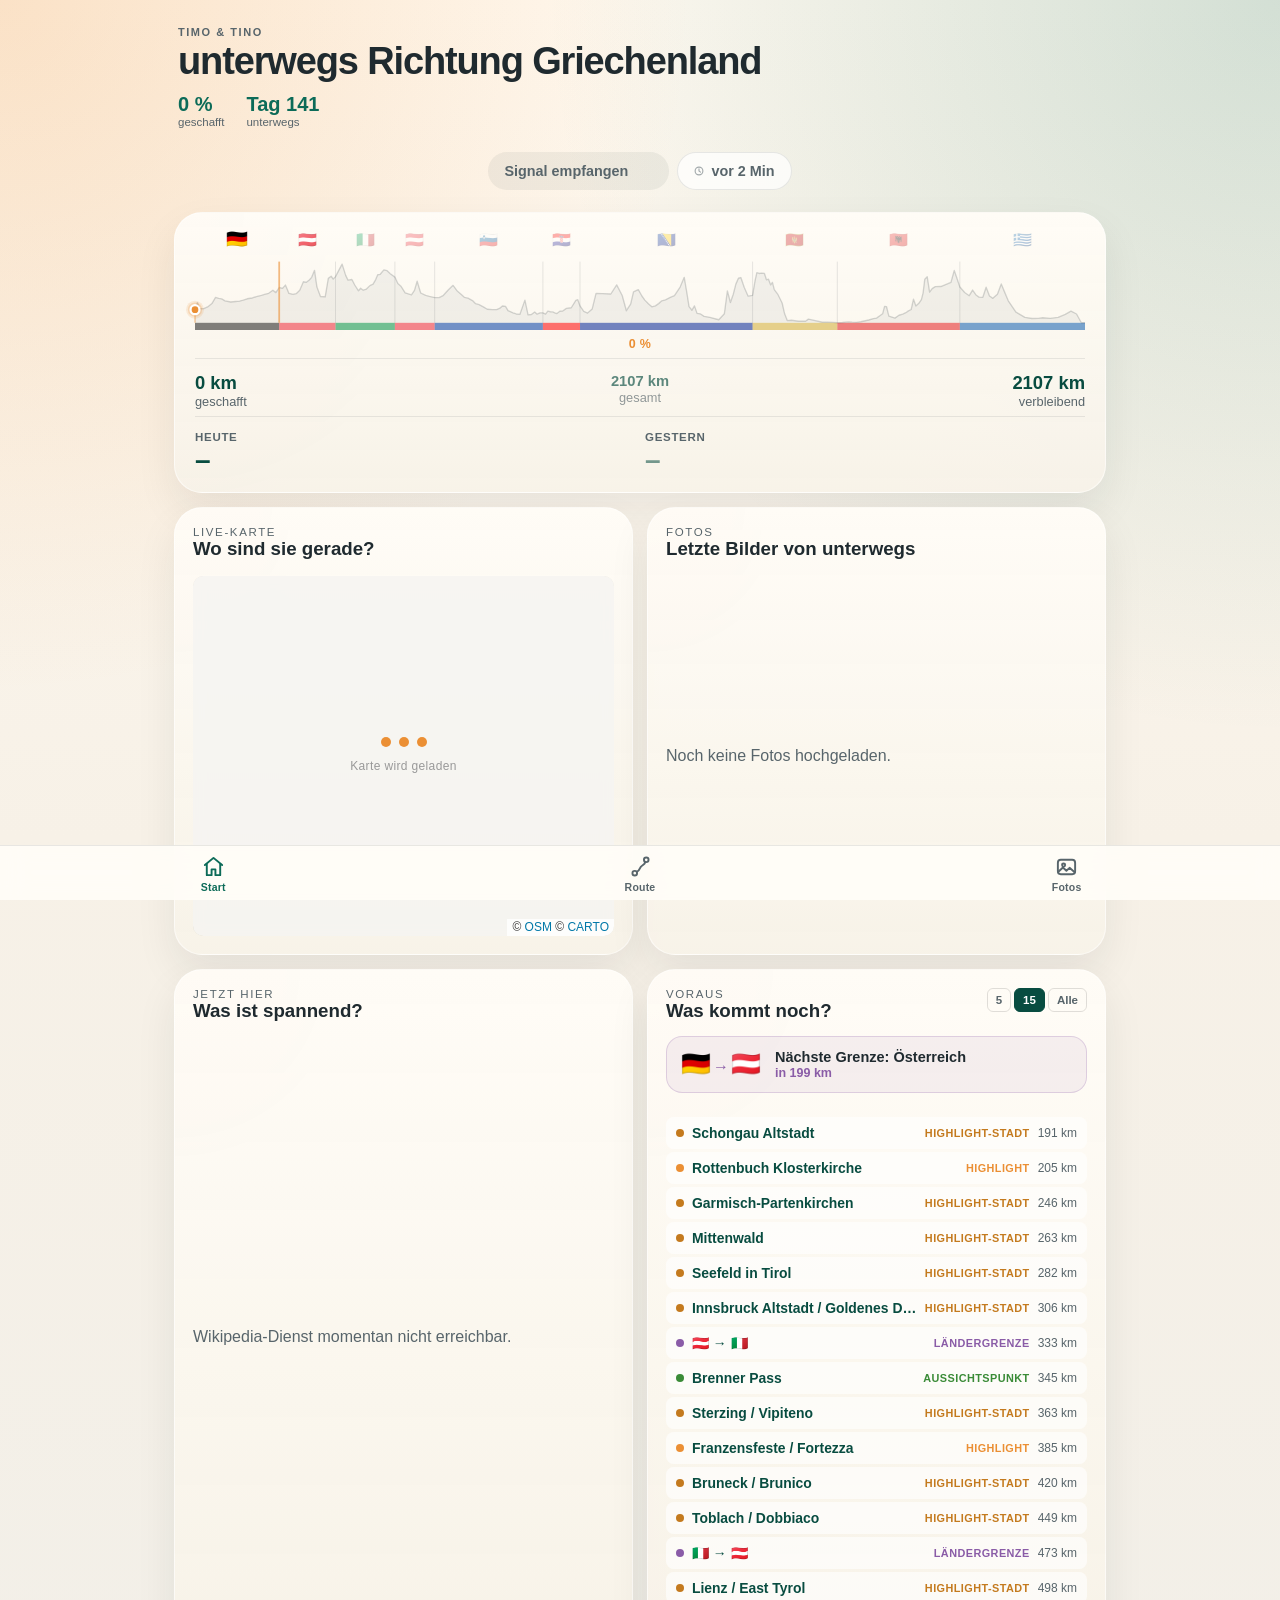
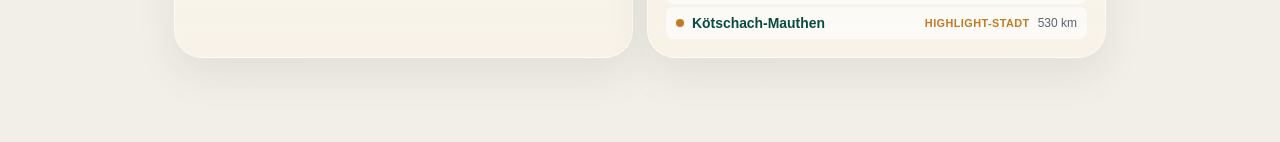
==== commit 1b660062: "feat: neues App-Logo — Timo & Tino als Protagonisten - src/assets/icon.svg: die beiden Fahrer als Lo" ====
--- a/backup/index.html
+++ b/backup/index.html
@@ -14,7 +14,7 @@
     <meta name="theme-color" content="#0c6b58" />
     <link rel="manifest" href="../manifest.json" />
     <link rel="apple-touch-icon" href="../src/assets/apple-touch-icon.png" />
-    <link rel="icon" type="image/svg+xml" href="../src/assets/icon.svg" />
+    <link rel="icon" type="image/svg+xml" href="../src/assets/favicon.svg" />
     <meta name="apple-mobile-web-app-capable" content="yes" />
     <meta name="apple-mobile-web-app-status-bar-style" content="default" />
     <meta name="apple-mobile-web-app-title" content="T&T Tour" />
